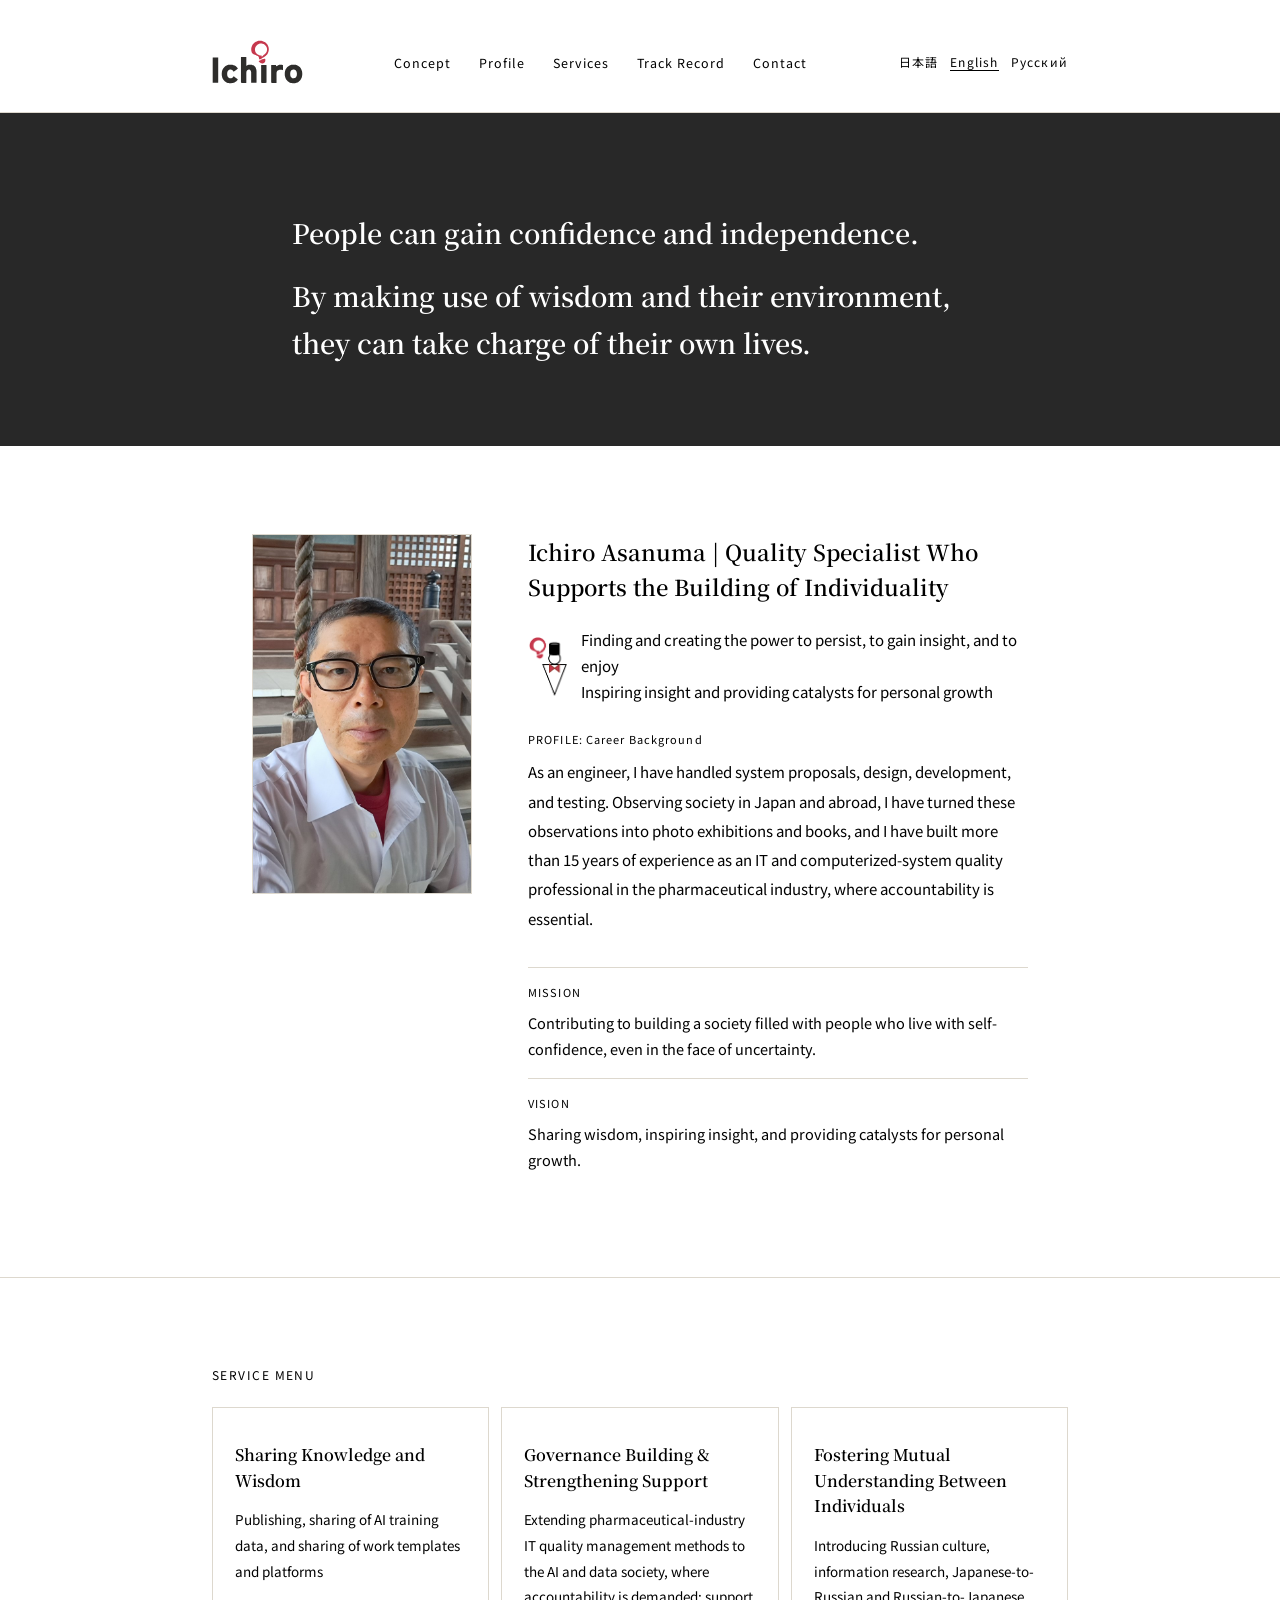
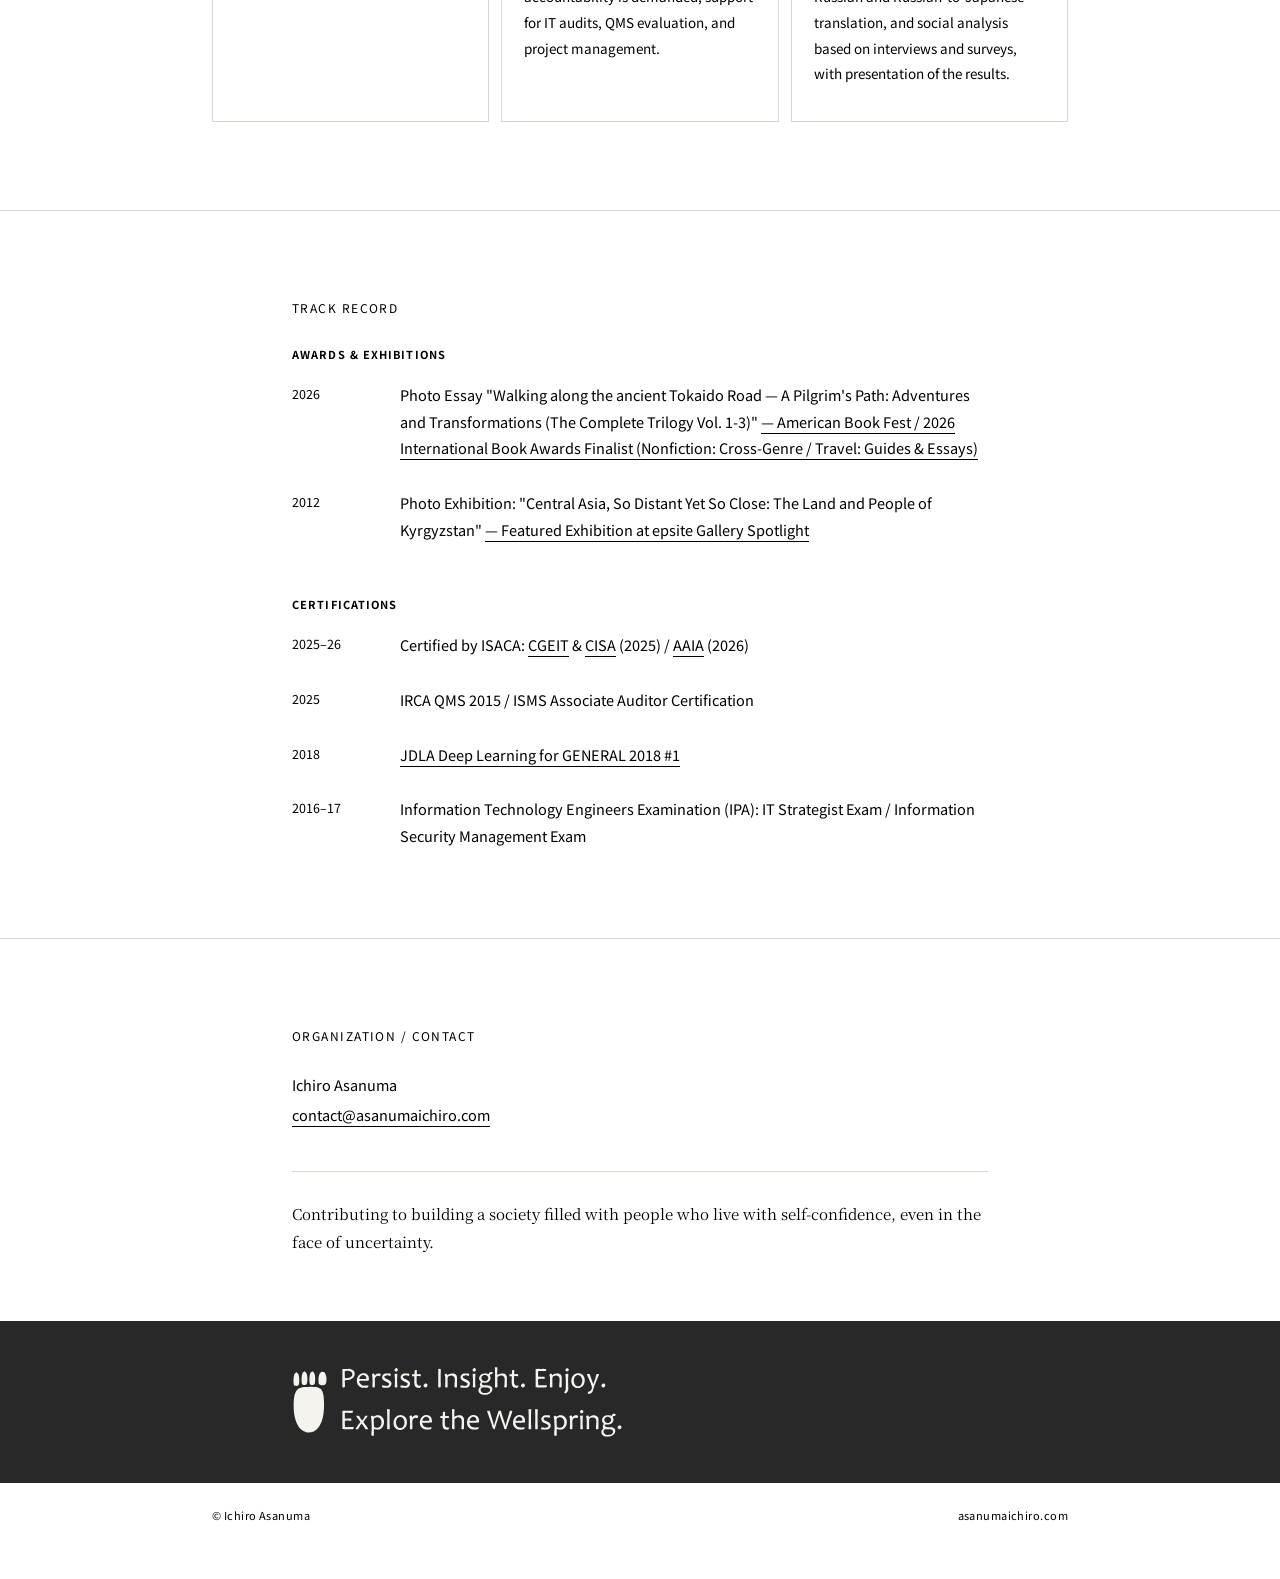
==== index.html @ 3136d8bb "Baseline: live state of the site on 2026-09-26 (exported from the server)" ====
<!doctype html>

<html lang="en">
<head>
<meta charset="utf-8"/>
<meta content="width=device-width, initial-scale=1" name="viewport"/>
<title>Ichiro Asanuma | Quality Specialist Who Supports the Building of Individuality</title>
<meta content="More than 15 years as an IT and computerized-systems quality professional. Sharing knowledge and wisdom, governance building and strengthening support, and support for fostering mutual understanding between individuals." name="description"/>
<link href="https://asanumaichiro.com/" rel="canonical"/><link href="https://asanumaichiro.com/" hreflang="en" rel="alternate"/><link href="https://asanumaichiro.com/ja/" hreflang="ja" rel="alternate"/><link href="https://asanumaichiro.com/ru/" hreflang="ru" rel="alternate"/><link href="https://asanumaichiro.com/" hreflang="x-default" rel="alternate"/>
<meta content="website" property="og:type"/>
<meta content="en_US" property="og:locale"/><meta content="ja_JP" property="og:locale:alternate"/><meta content="ru_RU" property="og:locale:alternate"/>
<meta content="https://asanumaichiro.com/" property="og:url"/>
<meta content="Ichiro Asanuma | Quality Specialist Who Supports the Building of Individuality" property="og:title"/>
<meta content="More than 15 years as an IT and computerized-systems quality professional. Sharing knowledge and wisdom, governance building and strengthening support, and support for fostering mutual understanding between individuals." property="og:description"/>
<meta content="https://asanumaichiro.com/assets/og-image-en.png?v=2" property="og:image"/>
<meta content="1200" property="og:image:width"/>
<meta content="630" property="og:image:height"/>
<meta content="summary_large_image" name="twitter:card"/>
<link href="favicon.ico?v=2" rel="icon" sizes="16x16 32x32 48x48"/>
<link href="icon-192.png?v=2" rel="icon" sizes="192x192" type="image/png"/>
<link href="apple-touch-icon.png?v=2" rel="apple-touch-icon"/>
<link href="https://fonts.googleapis.com" rel="preconnect"/>
<link crossorigin="" href="https://fonts.gstatic.com" rel="preconnect"/>
<link href="https://fonts.googleapis.com/css2?family=Noto+Serif+JP:wght@500;600;700&amp;family=Noto+Sans+JP:wght@400;500;600&amp;display=swap" rel="stylesheet"/>
<link href="style.css" rel="stylesheet"/>
</head>
<body class="lang-en">
<header class="site-header">
<div class="inner w-920">
<a aria-label="Ichiro" class="wordmark" href="#top">
<img alt="Ichiro" height="44" src="assets/wordmark-ichiro.svg" width="91"/>
</a>
<nav aria-label="メニュー" class="site-nav">
<a href="#concept">Concept</a>
<a href="#profile">Profile</a>
<a href="#service">Services</a>
<a href="#performance">Track Record</a>
<a href="#contact">Contact</a>
</nav><div aria-label="Language" class="lang"><a href="ja/" hreflang="ja" lang="ja">日本語</a><a aria-current="true" href="./" hreflang="en" lang="en">English</a><a href="ru/" hreflang="ru" lang="ru">Русский</a></div>
</div>
</header>
<main id="top">
<section class="section concept" id="concept">
<div class="inner w-760">
<h1>People can gain confidence and independence. <br/>By making use of wisdom and their environment, they can take charge of their own lives.</h1>
</div>
</section>
<section class="section profile" id="profile">
<div class="inner w-840">
<div class="portrait">
<img alt="Ichiro Asanuma" height="1080" src="assets/portrait.jpg" width="660"/>
</div>
<div class="profile-body">
<h2>Ichiro Asanuma | Quality Specialist Who Supports the Building of Individuality</h2>
<div class="values">
<img alt="" height="124" src="assets/title-icon.png" width="81"/>
<ul>
<li>Finding and creating the power to persist, to gain insight, and to enjoy</li>
<li>Inspiring insight and providing catalysts for personal growth</li>
</ul>
</div>
<div class="eyebrow">PROFILE: Career Background</div>
<p class="bio">As an engineer, I have handled system proposals, design, development, and testing. Observing society in Japan and abroad, I have turned these observations into photo exhibitions and books, and I have built more than 15 years of experience as an IT and computerized-system quality professional in the pharmaceutical industry, where accountability is essential.</p>
<dl class="statements">
<div>
<dt class="eyebrow">MISSION</dt>
<dd>Contributing to building a society filled with people who live with self-confidence, even in the face of uncertainty.</dd>
</div>
<div>
<dt class="eyebrow">VISION</dt>
<dd>Sharing wisdom, inspiring insight, and providing catalysts for personal growth.</dd>
</div>
</dl>
</div>
</div>
</section>
<section class="section service" id="service">
<div class="inner w-920">
<h2 class="eyebrow eyebrow--section">SERVICE MENU</h2>
<div class="service-grid">
<a class="service-card" href="https://chiespring.com/" rel="noopener" target="_blank">
<h3>Sharing Knowledge and Wisdom</h3>
<p>Publishing, sharing of AI training data, and sharing of work templates and platforms</p>
</a>
<a class="service-card" href="https://system-individualstyle.com/service.html" rel="noopener" target="_blank">
<h3>Governance Building &amp; Strengthening Support</h3>
<p>Extending pharmaceutical-industry IT quality management methods to the AI and data society, where accountability is demanded; support for IT audits, QMS evaluation, and project management.</p>
</a>
<a class="service-card" href="#contact">
<h3>Fostering Mutual Understanding Between Individuals</h3>
<p>Introducing Russian culture, information research, Japanese-to-Russian and Russian-to-Japanese translation, and social analysis based on interviews and surveys, with presentation of the results.</p>
</a>
</div>
</div>
</section>
<section class="section performance" id="performance">
<div class="inner w-760">
<h2 class="eyebrow eyebrow--section">TRACK RECORD</h2>
<h3 class="records-label">AWARDS &amp; EXHIBITIONS</h3>
<ul class="records">
<li>
<span class="year">2026</span>
<span class="text">Photo Essay "Walking along the ancient Tokaido Road — A Pilgrim's Path: Adventures and Transformations (The Complete Trilogy Vol. 1-3)" <a class="link-u muted" href="https://www.internationalbookawards.com/2026awardannouncement.html" rel="noopener noreferrer" target="_blank">— American Book Fest / 2026 International Book Awards Finalist (Nonfiction: Cross-Genre / Travel: Guides &amp; Essays)</a></span>
</li>
<li>
<span class="year">2012</span>
<span class="text">Photo Exhibition: "Central Asia, So Distant Yet So Close: The Land and People of Kyrgyzstan" <a class="link-u muted" href="https://www.epson.jp/katsuyou/photo/exhibitions/epsite-archive/2012/" rel="noopener noreferrer" target="_blank">— Featured Exhibition at epsite Gallery Spotlight</a></span>
</li>
</ul>
<h3 class="records-label">CERTIFICATIONS</h3>
<ul class="records">
<li>
<span class="year">2025–26</span>
<span class="text">Certified by ISACA: <a class="link-u" href="https://www.credly.com/badges/9d24c6bb-d3b9-47e6-b296-12cf01245f75/public_url" rel="noopener noreferrer" target="_blank">CGEIT</a> &amp; <a class="link-u" href="https://www.credly.com/badges/7f80bd45-3de4-459d-bcc3-54f25b523028/public_url" rel="noopener noreferrer" target="_blank">CISA</a> (2025) / <a class="link-u" href="https://www.credly.com/badges/a94324ef-006c-402f-a08a-2b63fc0e9460/public_url" rel="noopener noreferrer" target="_blank">AAIA</a> (2026)</span>
</li>
<li>
<span class="year">2025</span>
<span class="text">IRCA QMS 2015 / ISMS Associate Auditor Certification</span>
</li>
<li>
<span class="year">2018</span>
<span class="text"><a class="link-u" href="https://www.openbadge-global.com/api/v1.0/openBadge/v2/Wallet/Public/GetAssertionShare/TG9EMWFHRTNlZkxVT09sYVlLYnZiZz09" rel="noopener noreferrer" target="_blank">JDLA Deep Learning for GENERAL 2018 #1</a></span>
</li>
<li>
<span class="year">2016–17</span>
<span class="text">Information Technology Engineers Examination (IPA): IT Strategist Exam / Information Security Management Exam</span>
</li>
</ul>
</div>
</section>
<section class="section contact" id="contact">
<div class="inner w-760">
<h2 class="eyebrow eyebrow--section">ORGANIZATION / CONTACT</h2>
<address>Ichiro Asanuma<br/><a class="link-u" href="mailto:contact@asanumaichiro.com">contact@asanumaichiro.com</a></address>
<p class="mission-echo">Contributing to building a society filled with people who live with self-confidence, even in the face of uncertainty.</p>
</div>
</section>
</main>
<footer>
<div class="footer-brand">
<div class="inner w-760">
<img alt="" class="footprint" height="64" src="assets/footprint-light.svg" width="35"/>
<img alt="Persist. Insight. Enjoy. Explore the Wellspring." class="tagline" height="74" src="assets/tagline-en-light.svg" width="285"/>
</div>
</div>
<div class="footer-bar">
<div class="inner w-920">
<span>© Ichiro Asanuma</span>
<span>asanumaichiro.com</span>
</div>
</div>
</footer>
</body>
</html>
---- style.css ----
:root {
  --bg: #FFFFFF;
  --ink: #000000;
  --ink-body: #000000;
  --ink-soft: #000000;
  --rule: #DDD8CE;
  --band: #282828;
  --blue: #282828;
  --orange: #FFFFFF;
  --white: #FFFFFF;
  --accent: #000000;
  --serif: 'Noto Serif JP', serif;
  --sans: 'Noto Sans JP', sans-serif;
}

*, *::before, *::after { box-sizing: border-box; }

body {
  margin: 0;
  background: var(--bg);
  color: var(--ink);
  font-family: var(--sans);
  min-height: 100vh;
}

a { color: inherit; text-decoration: none; }
a.link-u { border-bottom: 1px solid currentColor; padding-bottom: 1px; }
img { display: block; }
h1, h2, h3, p, ul, dl, dd { margin: 0; padding: 0; }
ul { list-style: none; }

.inner { margin: 0 auto; padding: 0 32px; }
.w-760 { max-width: 760px; }
.w-840 { max-width: 840px; }
.w-920 { max-width: 920px; }

.eyebrow {
  font-family: var(--sans);
  font-weight: 400;
  font-size: 11px;
  letter-spacing: .1em;
  color: var(--accent);
}
.eyebrow--section { font-size: 12px; letter-spacing: .12em; }

/* header */
.site-header { border-bottom: 1px solid var(--rule); }
.site-header .inner {
  display: flex; align-items: center; justify-content: space-between;
  flex-wrap: wrap; gap: 16px;
  padding-top: 40px; padding-bottom: 28px;
}
.wordmark img { height: 44px; width: auto; display: block; }
.ib { display: inline-block; }
.site-nav { display: flex; gap: 28px; font-size: 12.5px; letter-spacing: .08em; color: var(--ink-soft); }

/* sections */
.section { border-bottom: 1px solid var(--rule); }

.concept { background: var(--band); border-bottom: 0; }
.concept h1 {
  font-family: var(--serif); font-weight: 600;
  font-size: clamp(22px, 2.6vw, 32px);
  line-height: 1.8; letter-spacing: .01em; color: var(--white);
}
.concept .inner { padding-top: 96px; padding-bottom: 80px; }

.profile .inner {
  padding-top: 88px; padding-bottom: 88px;
  display: flex; gap: 56px; align-items: flex-start; flex-wrap: wrap;
}
.portrait { flex: 0 0 220px; width: 220px; height: 360px; overflow: hidden; border: 1px solid var(--rule); }
.portrait img { width: 100%; height: 100%; object-fit: cover; object-position: center; }
.profile-body { flex: 1; min-width: 280px; }
.profile-body h2 {
  font-family: var(--serif); font-weight: 600; font-size: 22px;
  line-height: 1.6; margin-bottom: 22px;
}
.values { display: flex; align-items: center; gap: 14px; margin-bottom: 26px; }
.values img { height: 60px; width: auto; flex-shrink: 0; }
.values ul { font-size: 15px; line-height: 2; color: var(--ink-body); }
.profile-body .eyebrow { margin-bottom: 10px; }
.bio { font-size: 15px; line-height: 1.95; color: var(--ink-body); margin-bottom: 34px; }
.statements { border-top: 1px solid var(--rule); }
.statements div { padding: 16px 0; }
.statements div + div { border-top: 1px solid var(--rule); }
.statements dt { margin-bottom: 6px; }
.statements dd { font-size: 14.5px; line-height: 1.8; color: var(--ink-body); }

.service .inner { padding-top: 88px; padding-bottom: 88px; }
.service .eyebrow { margin-bottom: 24px; }
.service-grid { display: grid; grid-template-columns: repeat(3, minmax(0, 1fr)); gap: 12px; }
.service-card { padding: 34px 22px; background: var(--white); border: 1px solid var(--rule); }
a.service-card { display: block; color: inherit; }
a.service-card:hover { border-color: #000; }
.service-card h3 {
  font-family: var(--serif); font-weight: 600; font-size: 16px;
  line-height: 1.6; margin-bottom: 14px;
}
.service-card p { font-size: 13.5px; line-height: 1.9; color: var(--ink-soft); }

.performance .inner { padding-top: 88px; padding-bottom: 88px; }
.performance .eyebrow--section { margin-bottom: 30px; }
.records-label { font-size: 11px; letter-spacing: .1em; color: var(--ink-soft); margin-bottom: 20px; }
.records { display: flex; flex-direction: column; gap: 28px; }
.records + .records-label { margin-top: 52px; }
.records li { display: flex; gap: 24px; }
.records .year { flex: 0 0 84px; font-size: 12.5px; color: var(--ink-soft); padding-top: 2px; }
.records .text { font-size: 14.5px; line-height: 1.85; color: var(--ink); }
.records .muted, .records a.muted { color: var(--ink-soft); }

.contact .inner { padding-top: 88px; padding-bottom: 64px; }
.contact .eyebrow { margin-bottom: 26px; }
.contact address { font-style: normal; font-size: 14.5px; line-height: 2.1; color: var(--ink-body); margin-bottom: 40px; }
.mission-echo {
  border-top: 1px solid var(--rule); padding-top: 28px;
  font-family: var(--serif); font-size: 15px; line-height: 1.9; color: var(--ink-soft);
}
.contact { border-bottom: 0; }

/* footer */
.footer-brand { background: var(--blue); }
/* footer band: footprint + tagline */
.footer-brand .inner { padding-top: 44px; padding-bottom: 44px; display: flex; align-items: center; gap: 12px; }
.footer-brand .footprint { height: 64px; width: auto; flex-shrink: 0; }
.footer-brand .tagline { height: 74px; width: auto; max-width: calc(100% - 60px); }
.footer-bar { background: var(--orange); }
.footer-bar .inner {
  padding-top: 24px; padding-bottom: 56px;
  display: flex; justify-content: space-between; align-items: center;
  font-size: 11px; letter-spacing: .04em; color: var(--ink-body);
}

@media (max-width: 640px) {
  .concept .inner { padding-top: 56px; padding-bottom: 48px; }
  .footer-brand .footprint { height: 52px; }
  .footer-brand .tagline { height: 60px; }
  .wordmark img { height: 30px; }
}
@media (max-width: 720px) {
  .inner { padding-left: 20px; padding-right: 20px; }
  .site-header .inner { padding-top: 28px; padding-bottom: 20px; }
  .site-nav { flex-wrap: wrap; gap: 8px 18px; }
  .profile .inner, .service .inner, .performance .inner { padding-top: 56px; padding-bottom: 56px; }
  .contact .inner { padding-top: 56px; padding-bottom: 44px; }
  .profile .inner { gap: 32px; }
  .service-grid { grid-template-columns: 1fr; }
  .service-card { padding: 26px 20px; }
  .records li { flex-direction: column; gap: 4px; }
  .records .year { flex-basis: auto; }
  .footer-bar .inner { padding-bottom: 40px; flex-wrap: wrap; gap: 8px; }
}

/* language switch (header) */
.lang { display: flex; gap: 12px; font-size: 12px; letter-spacing: .1em; color: var(--ink-soft); }
.lang a[aria-current] { border-bottom: 1px solid currentColor; }
.site-header .inner { gap: 16px 28px; }
/* EN / RU: longer text */
.lang-en .concept h1, .lang-ru .concept h1 { font-size: clamp(19px, 2.1vw, 27px); line-height: 1.75; letter-spacing: 0; }
.lang-en .concept h1 br, .lang-ru .concept h1 br { display: block; content: ""; margin-top: .6em; }
.lang-en .values li, .lang-ru .values li { line-height: 1.75; }
.lang-ru .service-card h3 { hyphens: auto; }
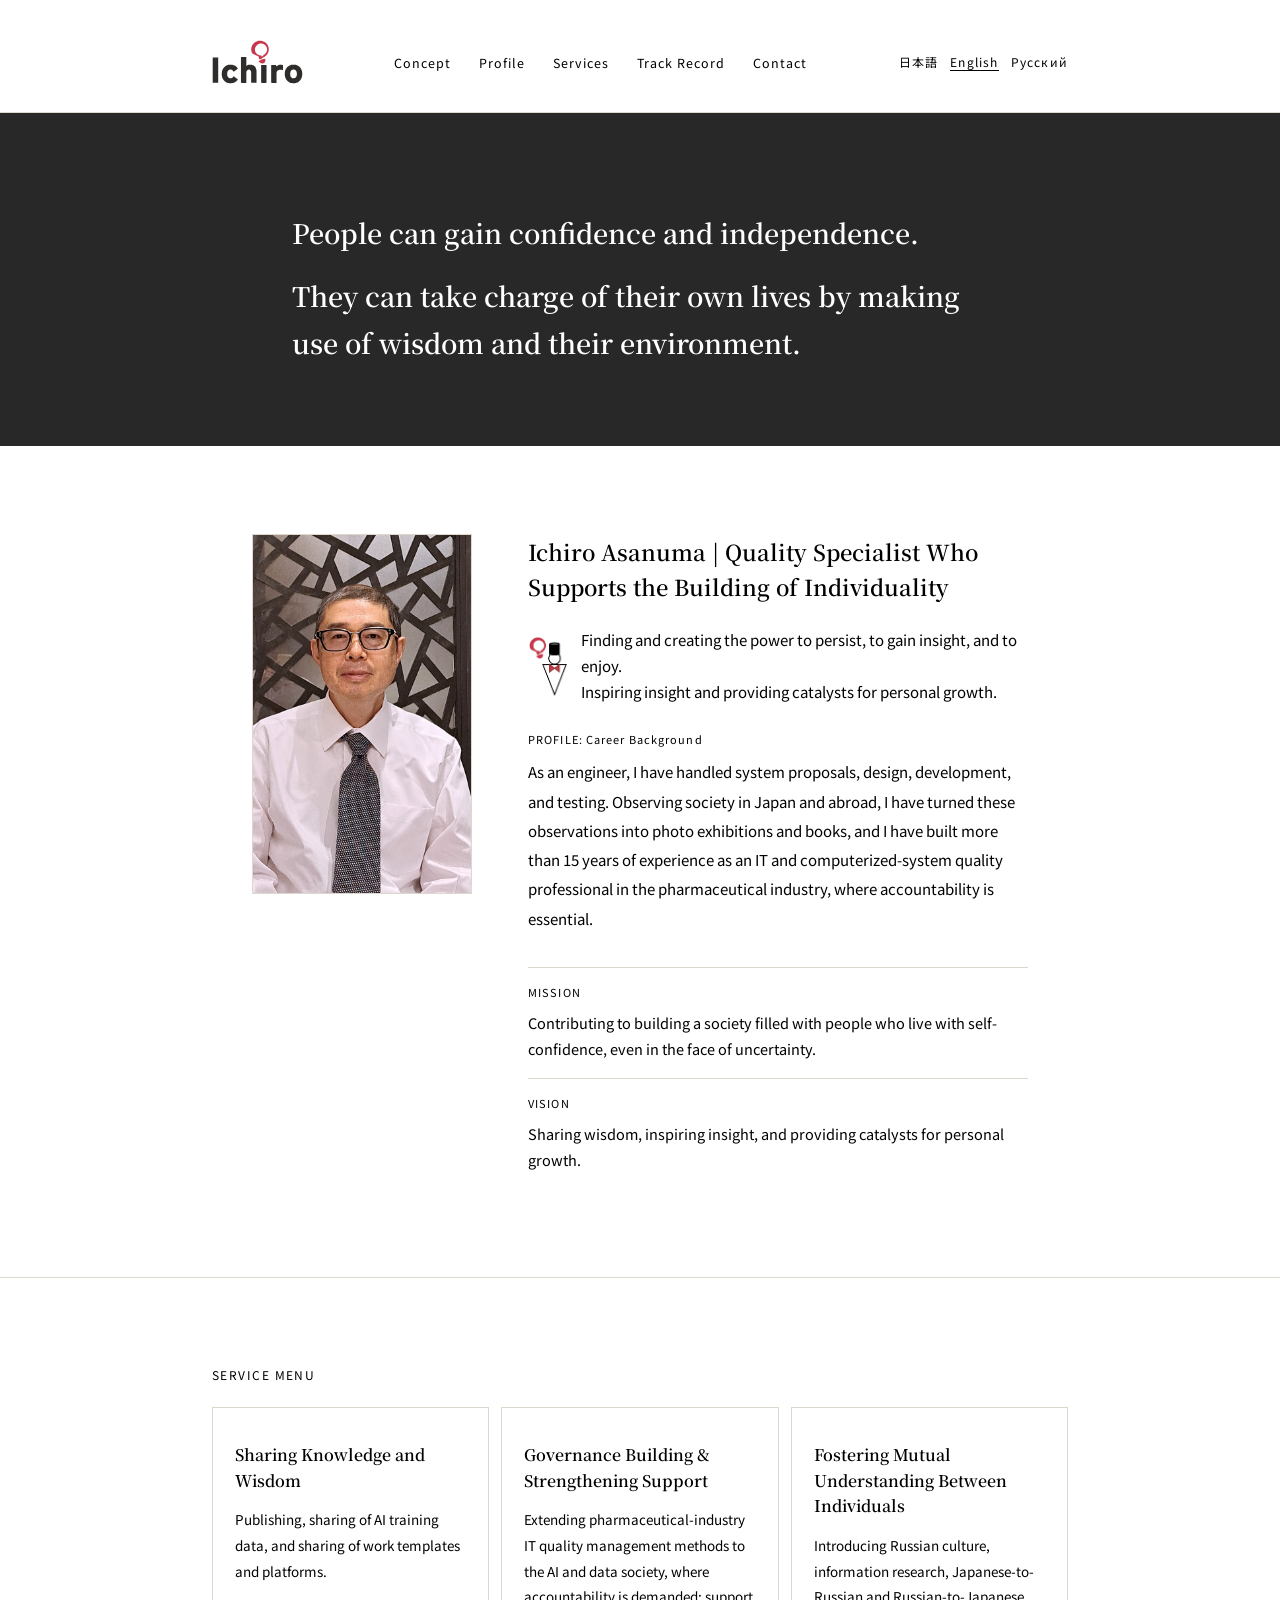
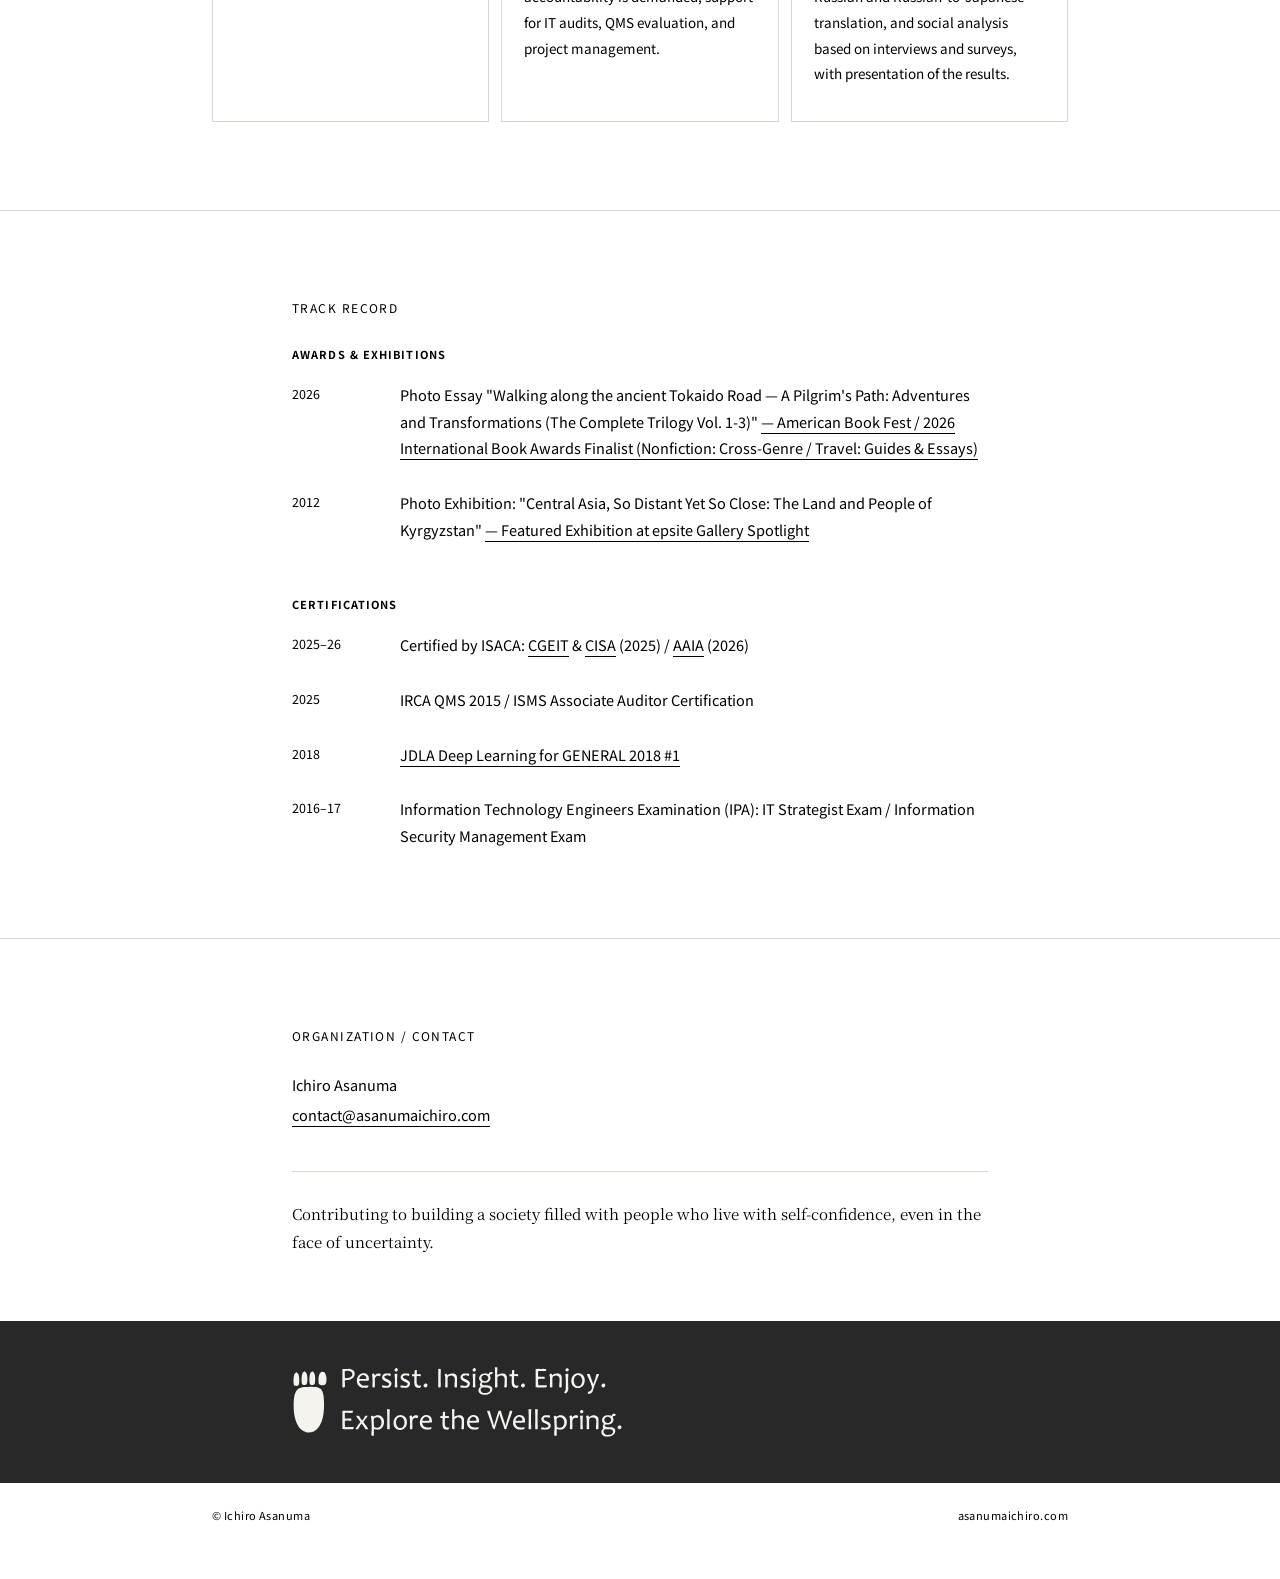
==== commit d370f522: "Fix EN copy issues flagged by native-speaker review Reorder the concept H1's second clause, and add " ====
--- a/index.html
+++ b/index.html
@@ -42,7 +42,7 @@
 <main id="top">
 <section class="section concept" id="concept">
 <div class="inner w-760">
-<h1>People can gain confidence and independence. <br/>By making use of wisdom and their environment, they can take charge of their own lives.</h1>
+<h1>People can gain confidence and independence. <br/>They can take charge of their own lives by making use of wisdom and their environment.</h1>
 </div>
 </section>
 <section class="section profile" id="profile">
@@ -55,8 +55,8 @@
 <div class="values">
 <img alt="" height="124" src="assets/title-icon.png" width="81"/>
 <ul>
-<li>Finding and creating the power to persist, to gain insight, and to enjoy</li>
-<li>Inspiring insight and providing catalysts for personal growth</li>
+<li>Finding and creating the power to persist, to gain insight, and to enjoy.</li>
+<li>Inspiring insight and providing catalysts for personal growth.</li>
 </ul>
 </div>
 <div class="eyebrow">PROFILE: Career Background</div>
@@ -80,7 +80,7 @@
 <div class="service-grid">
 <a class="service-card" href="https://chiespring.com/" rel="noopener" target="_blank">
 <h3>Sharing Knowledge and Wisdom</h3>
-<p>Publishing, sharing of AI training data, and sharing of work templates and platforms</p>
+<p>Publishing, sharing of AI training data, and sharing of work templates and platforms.</p>
 </a>
 <a class="service-card" href="https://system-individualstyle.com/service.html" rel="noopener" target="_blank">
 <h3>Governance Building &amp; Strengthening Support</h3>
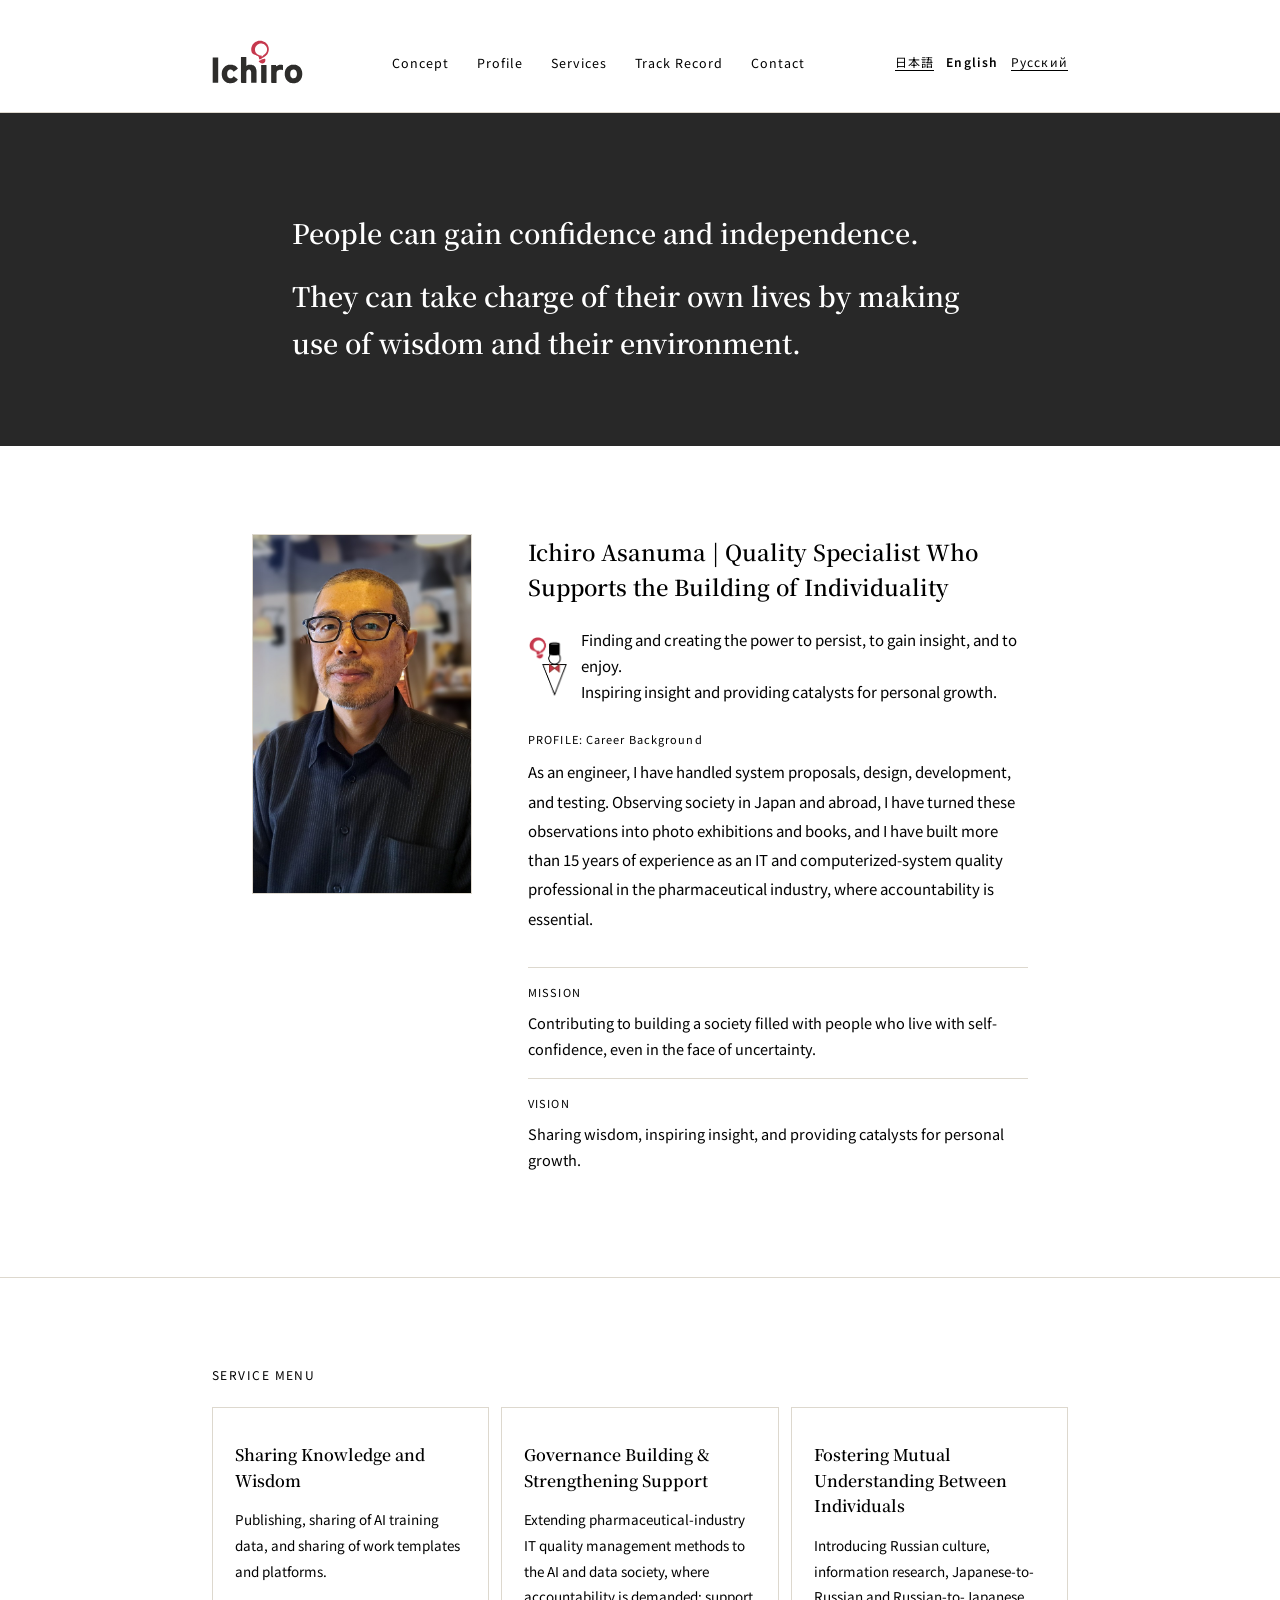
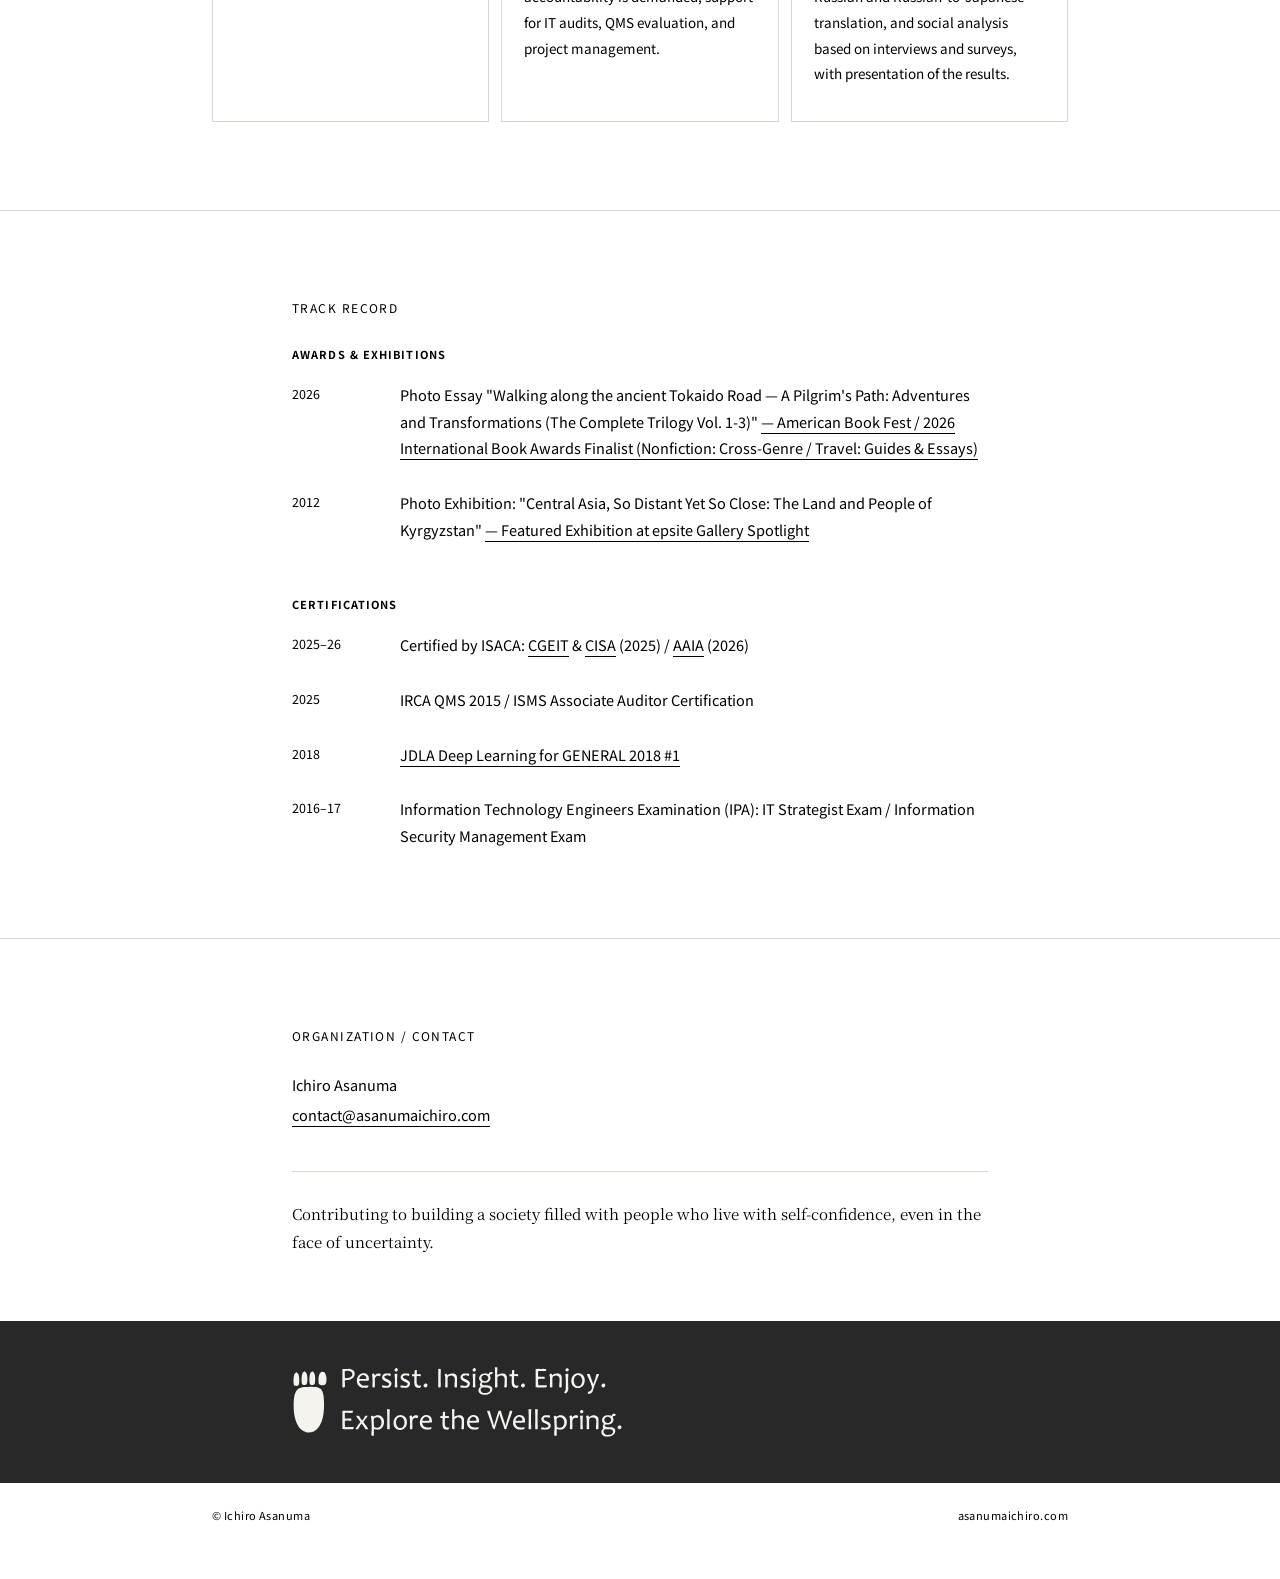
==== commit c2145858: "Add December 2026 Kindle free-days notice (EN/JA/RU) Co-Authored-By: Claude Sonnet 5.5 <noreply@anth" ====
--- a/index.html
+++ b/index.html
@@ -45,6 +45,23 @@
 <h1>People can gain confidence and independence. <br/>They can take charge of their own lives by making use of wisdom and their environment.</h1>
 </div>
 </section>
+<section id="kindle-free-2026-12" lang="en" style="background: #F5F3EE; border-bottom: 1px solid #DDD8CE; color: #000000; font-family: 'Noto Sans JP', sans-serif;">
+<div style="max-width: 1040px; margin: 0 auto; padding: 26px 20px 28px; display: flex; gap: 14px 48px; flex-wrap: wrap; align-items: flex-start;">
+<div style="flex: 1 1 340px; min-width: 0;">
+<h2 style="font-family: 'Noto Serif JP', serif; font-weight: 600; font-size: 16px; line-height: 1.6; margin: 0 0 8px;">Free Kindle Days: AI Governance, 30 Nov – 4 Dec 2026</h2>
+<p style="font-size: 13px; line-height: 1.85; margin: 0;">Two Kindle books on AI governance are free on the dates below on the Amazon Kindle stores (please check the price shown on Amazon). Both books are in English only.</p>
+</div>
+<div style="flex: 1 1 400px; min-width: 0; display: flex; flex-direction: column; gap: 10px;">
+<div style="font-size: 13.5px; line-height: 1.75;"><a href="https://www.amazon.com/dp/B0GCKHJDC8" target="_blank" rel="noopener" style="border-bottom: 1px solid currentColor; padding-bottom: 1px; font-weight: 500;">Strategic Insights for AI Governance and Leadership 2026</a> (Executive Strategy)<div style="font-size: 12.5px; line-height: 1.75; color: #3A3733; margin-top: 2px;">Free Mon 30 Nov – Wed 2 Dec 2026 (Pacific Time, UTC-8)</div></div><div style="font-size: 13.5px; line-height: 1.75;"><a href="https://www.amazon.com/dp/B0GCP41MKJ" target="_blank" rel="noopener" style="border-bottom: 1px solid currentColor; padding-bottom: 1px; font-weight: 500;">Navigating the AI Lifecycle: A Management Overview</a><div style="font-size: 12.5px; line-height: 1.75; color: #3A3733; margin-top: 2px;">Free Wed 2 Dec – Fri 4 Dec 2026 (Pacific Time, UTC-8)</div></div>
+</div>
+<div style="flex: 1 1 100%; border-top: 1px solid #DDD8CE; padding-top: 12px; font-size: 12.5px; line-height: 1.8; color: #3A3733;">
+<span>Both books are free on 2 Dec (Pacific Time).</span> <span>Japan time: each period starts at 17:00 JST on its first day and ends at 16:59 JST the day after its last Pacific day.</span><br>
+<span>Paperback (paid): the full content of both books is also in one English paperback: <a href="https://www.amazon.com/dp/B0H9SYSLRL" target="_blank" rel="noopener" style="border-bottom: 1px solid currentColor; padding-bottom: 1px; color: #000000;">AI Governance for User Organizations: A Practical Handbook for Management, Quality Assurance, and Audit</a></span>
+</div>
+</div>
+</section>
+<style>[hidden]{display:none!important}</style>
+<script>(function(){var e=document.getElementById("kindle-free-2026-12");if(e&&Date.now()>=Date.parse("2026-12-05T08:00:00Z"))e.hidden=true;})();</script>
 <section class="section profile" id="profile">
 <div class="inner w-840">
 <div class="portrait">
--- a/style.css
+++ b/style.css
@@ -153,7 +153,8 @@
 
 /* language switch (header) */
 .lang { display: flex; gap: 12px; font-size: 12px; letter-spacing: .1em; color: var(--ink-soft); }
-.lang a[aria-current] { border-bottom: 1px solid currentColor; }
+.lang a[aria-current] { border-bottom: none; font-weight: 600; }
+.lang a:not([aria-current]) { border-bottom: 1px solid currentColor; }
 .site-header .inner { gap: 16px 28px; }
 /* EN / RU: longer text */
 .lang-en .concept h1, .lang-ru .concept h1 { font-size: clamp(19px, 2.1vw, 27px); line-height: 1.75; letter-spacing: 0; }
